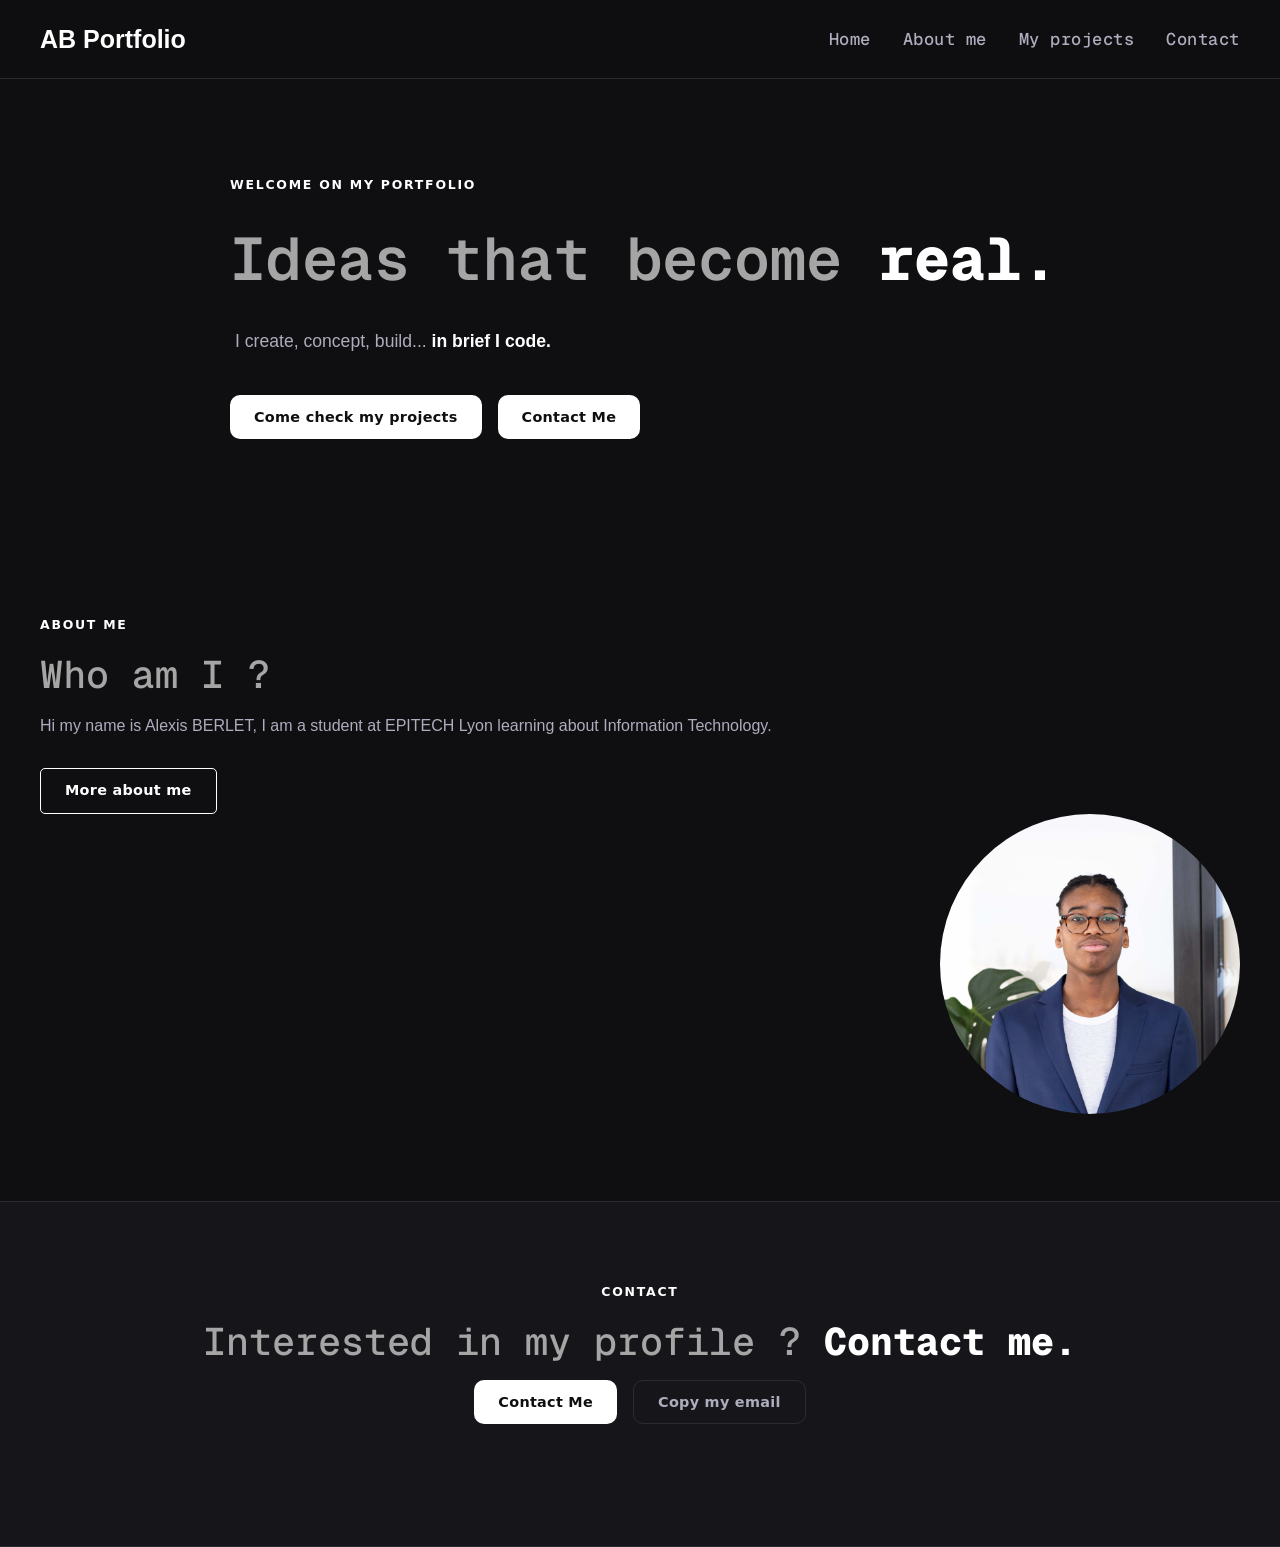
==== index.html @ 7896613d "FIX: routes" ====
<!DOCTYPE html>
<html lang="fr">
<head>
  <meta charset="UTF-8" />
  <meta name="viewport" content="width=device-width, initial-scale=1.0" />
  <title>AB Portfolio</title>
  <link href="https://fonts.cdnfonts.com/css/segoe-ui-4" rel="stylesheet">
  <link rel="preconnect" href="https://fonts.googleapis.com">
  <link rel="preconnect" href="https://fonts.gstatic.com" crossorigin>
  <link href="https://fonts.googleapis.com/css2?family=Geist+Mono:wght@100..900&display=swap" rel="stylesheet">
  <link rel="stylesheet" href="./static/css/style.css" />
</head>
<body>

  <header>
    <div>
      <a href="./" class="logo">AB Portfolio</a>
    </div>
    <nav>
      <a class="nav-but" href="./">Home</a>
      <a class="nav-but" href="./about/">About me</a>
      <a class="nav-but" href="./projects/">My projects</a>
      <a class="nav-but" href="./contact/">Contact</a>
    </nav>
  </header>

  <main>

    <section class="hero" style="max-width: 900px; margin: 0 auto;">
      <p class="eyebrow">Welcome on my portfolio</p>
      <h1>Ideas that become <span class="accent">real.</span></h1>
      <p class="subtitle">I create, concept, build... <span class="accent">in brief I code.</span></p>
      <div class="hero-buttons">
        <a href="./projects/" class="btn btn-primary">Come check my projects</a>
        <a href="./contact/" class="btn btn-primary">Contact Me</a>
      </div>
    </section>

    <section class="section" id="about">
      <div class="section-inner">
        <p class="eyebrow">About me</p>
        <h2>Who am I ?</h2>
        <p class="body-text">Hi my name is Alexis BERLET, I am a student at EPITECH Lyon learning about Information Technology.</p>
        <a class="btn btn-project" href="./about/">More about me</a>
        <div class="hidden-info" id="moreInfo">
          <p>J'aime le design épuré, le code lisible et les projets qui ont du sens. Si vous partagez ces valeurs, on s'entendra très bien.</p>
        </div>
      </div>
      <img src="./static/images/me.jpg" alt="csnake showcase" width="300" height="300" style="border-radius: 300px; margin-left: 900px;">
    </section>

    <section class="section alt" id="contact">
      <div class="section-inner center">
        <p class="eyebrow">Contact</p>
        <h2>Interested in my profile ? <span class="accent">Contact me.</span></h2>
        <div class="contact-buttons">
          <a href="./contact/" class="btn btn-primary">Contact Me</a>
          <button class="btn btn-ghost" onclick="copyEmail()">Copy my email</button>
        </div>
        <p class="toast" id="toast"></p>
      </div>
    </section>

  </main>

  <script src="./static/js/script.js"></script>
</body>
</html>
---- static/css/style.css ----
*, *::before, *::after { box-sizing: border-box; margin: 0; padding: 0; }

:root {
  --bg:       #0f0f11;
  --bg-alt:   #16161a;
  --surface:  #1e1e24;
  --border:   #2a2a33;
  --accent:   white;
  --accent-2: #8b6fff;
  --text:     #e8e8f0;
  --muted:    #adadbe;
  --font-display: 'Geist Mono', monospace;
  --geist: 'Geist Mono', monospace;
  --segoe: 'Segoe UI', Tahoma, Geneva, Verdana, sans-serif;
  --font-body: system-ui, -apple-system, sans-serif;
  --radius: 10px;
  --transition: 0.22s ease;
  --anim-appear: fadeIn 2s ease;
}

html { scroll-behavior: smooth; }

body {
  background: var(--bg);
  color: var(--text);
  font-size: 1rem;
  line-height: 1.6;
  min-height: 100vh;
  color: rgb(165, 165, 165);
}

header {
  display: flex;
  justify-content: space-between;
  padding: 1.2rem 2.5rem;
  border-bottom: 1px solid var(--border);
  position: sticky;
  top: 0;
  background: rgba(15, 15, 17, 0.88);
  backdrop-filter: blur(12px);
  z-index: 100;
}

.logo {
  font-family: var(--segoe);
  font-size: 25px;
  font-weight: 550;
  color: var(--accent);
  text-decoration: none;
}

nav {
  display: flex;
  gap: 2rem;
}

nav a {
  color: var(--muted);
  text-decoration: none;
  font-size: 0.9rem;
  letter-spacing: 0.03em;
  transition: color var(--transition);
}
nav a:hover { color: var(--text); }

.nav-but {
  font-family: var(--geist);
  font-size: 17px;
  font-weight: 500;
  margin-top: 7px;
}

.section, .hero {
  padding: 5rem 2.5rem;
}

.section.alt {
  background: var(--bg-alt);
  border-top: 1px solid var(--border);
  border-bottom: 1px solid var(--border);
}

.section-inner.center {
  text-align: center;
}

.hero {
  padding-top: 6rem;
  padding-bottom: 6rem;
  transition: border-color var(--transition), transform var(--transition);
}

.eyebrow {
  font-size: 0.78rem;
  letter-spacing: 0.14em;
  text-transform: uppercase;
  color: var(--accent);
  margin-bottom: 1rem;
  font-family: var(--font-body);
  font-weight: 600;
  animation: var(--anim-appear);
}

h1 {
  font-family: var(--geist);
  font-size: 60px;
  font-weight: 600;
  margin-bottom: 1.25rem;
  overflow: hidden;
  border-right: 5px solid rgb(224, 224, 224);
  white-space: nowrap;
  animation:
    typing 3.0s steps(17, end),
    blink-caret .75s step-end 2.0s 4 forwards;
}

@keyframes typing {
  from { width: 0 }
  to { width: 100% }
}

@keyframes blink-caret {
  from, to { border-color: transparent }
  50% { border-color: white; }
}

.accent {
  color: var(--accent);
  font-weight: 800;
}

.subtitle {
  font-family: var(--segoe);
  color: var(--muted);
  font-size: 1.1rem;
  max-width: 520px;
  margin-bottom: 2.5rem;
  margin-left: 5px;
  animation: var(--anim-appear);
}

h2 {
  font-family: var(--geist);
  font-weight: 500;
  letter-spacing: 0;
  font-size: clamp(1.6rem, 4vw, 2.4rem);
  margin-bottom: 1rem;
  line-height: 1.2;
  animation: var(--anim-appear);
}

h3 {
  font-family: var(--segoe);
  font-size: 1.05rem;
  font-weight: 700;
  margin-bottom: 0.4rem;
  letter-spacing: 0.01em;
}

.body-text {
  color: var(--muted);
  font-size: 1rem;
  margin-bottom: 1.8rem;
  font-family: var(--segoe);
}

.btn {
  display: inline-block;
  padding: 0.65rem 1.5rem;
  font-size: 0.9rem;
  font-family: var(--font-body);
  font-weight: 600;
  border: none;
  border-radius: var(--radius);
  cursor: pointer;
  letter-spacing: 0.02em;
  transition: all var(--transition);
  text-decoration: none;
  animation: var(--anim-appear);
}

.btn-primary {
  background: var(--accent);
  color: #0f0f11;
}
.btn-primary:hover {
  background: #d0d0d0;
  transform: translateY(-2px);
  box-shadow: 0 6px 20px rgba(250, 255, 235, 0.25);
}

.btn-secondary {
  background: var(--surface);
  color: var(--text);
  border: 1px solid var(--border);
}
.btn-secondary:hover {
  background: var(--border);
  transform: translateY(-2px);
}

.btn-outline {
  background: transparent;
  color: var(--accent);
  border: 1px solid var(--accent);
}
.btn-outline:hover {
  background: rgba(200, 240, 74, 0.08);
}

.btn-ghost {
  background: transparent;
  color: var(--muted);
  border: 1px solid var(--border);
}
.btn-ghost:hover {
  color: var(--text);
  border-color: var(--text);
}

.hero-buttons, .contact-buttons {
  display: flex;
  gap: 1rem;
  flex-wrap: wrap;
  transition: border-color var(--transition), transform var(--transition);
}

.contact-buttons {
  justify-content: center;
}

.hidden-info {
  display: none;
  margin-top: 1.2rem;
  padding: 1.2rem 1.5rem;
  background: var(--surface);
  border-left: 3px solid var(--accent);
  border-radius: 0 var(--radius) var(--radius) 0;
  color: var(--muted);
  font-size: 0.95rem;
  animation: fadeIn 0.3s ease;
}

.hidden-info.visible {
  display: block;
}

@keyframes fadeIn {
  from { opacity: 0; transform: translateY(-6px); }
  to   { opacity: 1; transform: translateY(0); }
}

.card {
  background: var(--surface);
  border: 1px solid var(--border);
  border-radius: var(--radius);
  padding: 1.8rem 1.5rem;
  margin-top: 30px;
  min-width: 800px;
  transition: border-color var(--transition), transform var(--transition);
  animation: var(--anim-appear);
}

.card:hover {
  border-color: var(--accent);
  transform: translateY(-3px);
  opacity: 1;
}

.card-icon {
  font-size: 1.6rem;
  margin-bottom: 0.8rem;
  color: var(--accent);
}

.card p {
  color: var(--muted);
  font-size: 0.92rem;
}

.toast {
  margin-top: 1.2rem;
  font-size: 0.88rem;
  color: var(--accent);
  min-height: 1.4rem;
  letter-spacing: 0.03em;
  transition: opacity 0.4s;
}

footer {
  text-align: center;
  padding: 2rem;
  border-top: 1px solid var(--border);
  color: var(--muted);
  font-size: 0.85rem;
}

@media (max-width: 600px) {
  header { padding: 1rem 1.2rem; }
  nav { gap: 1.2rem; }
  .hero, .section { padding: 3.5rem 1.2rem; }
  .hero-buttons, .contact-buttons { flex-direction: column; }
  .btn { text-align: center; }
}

.project-text {
  font-family: var(--geist);
  font-size: 10px;
  margin-bottom: 10px;
}

.btn-project {
  background: #0f0f11;
  color: white;
  border: 1px solid;
  border-radius: 5px;
  border-color: white;
}
.btn-project:hover {
  background: #d0d0d0;
  transform: translateY(-2px);
  border: 2px solid;
  border-color: #0f0f11;
  color: #0f0f11;
  box-shadow: 0 6px 20px rgba(250, 255, 235, 0.25);
}

.contact-button {
  margin-left: 50px;
}

.contact-button:hover {
  box-shadow: 0 6px 20px rgba(250, 255, 235, 0.25);
}

.btn-about {
  font-family: var(--segoe);
  font-size: 20px;
  font-weight: 500;
  color: #fafafa;
  padding: 10px 20px;
  border-radius: 10px;
  border: 2px solid #fafafa;
  background: #252525;
  box-shadow: 4px 4px #fafafa;
  cursor: pointer;
  margin: 35px 0;
  text-decoration: none;
}

.btn-about:hover {
  box-shadow: 2px 2px #fafafa;
}

.btn-about:active {
  box-shadow: none;
  transform: translate(3px, 3px);
}

.contact-card {
  width: 1000px;
  height: 400px;
  background-color: rgb(238, 238, 238);
  border-radius: 15px;
  margin-left: 225px;
  display: flex;
  align-items: center;
  justify-content: center;
  padding: 25px 25px;
  gap: 20px;
  box-shadow: 0px 0px 20px rgba(0, 0, 0, 0.055);
}

.socialContainer {
  width: 200px;
  height: 200px;
  background-color: rgb(44, 44, 44);
  border-radius: 15px;
  display: flex;
  align-items: center;
  justify-content: center;
  overflow: hidden;
  transition-duration: .3s;
}
/* instagram*/
.containerOne:hover {
  background-color: #ff2084;
  transition-duration: .3s;
}
/* twitter*/
.containerTwo:hover {
  background-color: #da0404;
  transition-duration: .3s;
}
/* linkdin*/
.containerThree:hover {
  background-color: #026ba4;
  transition-duration: .3s;
}
/* Github*/
.containerFour:hover {
  background-color: #151515;
  transition-duration: .3s;
}

.socialContainer:active {
  transform: scale(0.9);
  transition-duration: .3s;
}

.socialSvg {
  width: 70px;
}

.socialSvg path {
  fill: rgb(255, 255, 255);
}

.socialContainer:hover .socialSvg {
  animation: slide-in-top 0.3s both;
}

@keyframes slide-in-top {
  0% {
    transform: translateY(-50px);
    opacity: 0;
  }

  100% {
    transform: translateY(0);
    opacity: 1;
  }
}
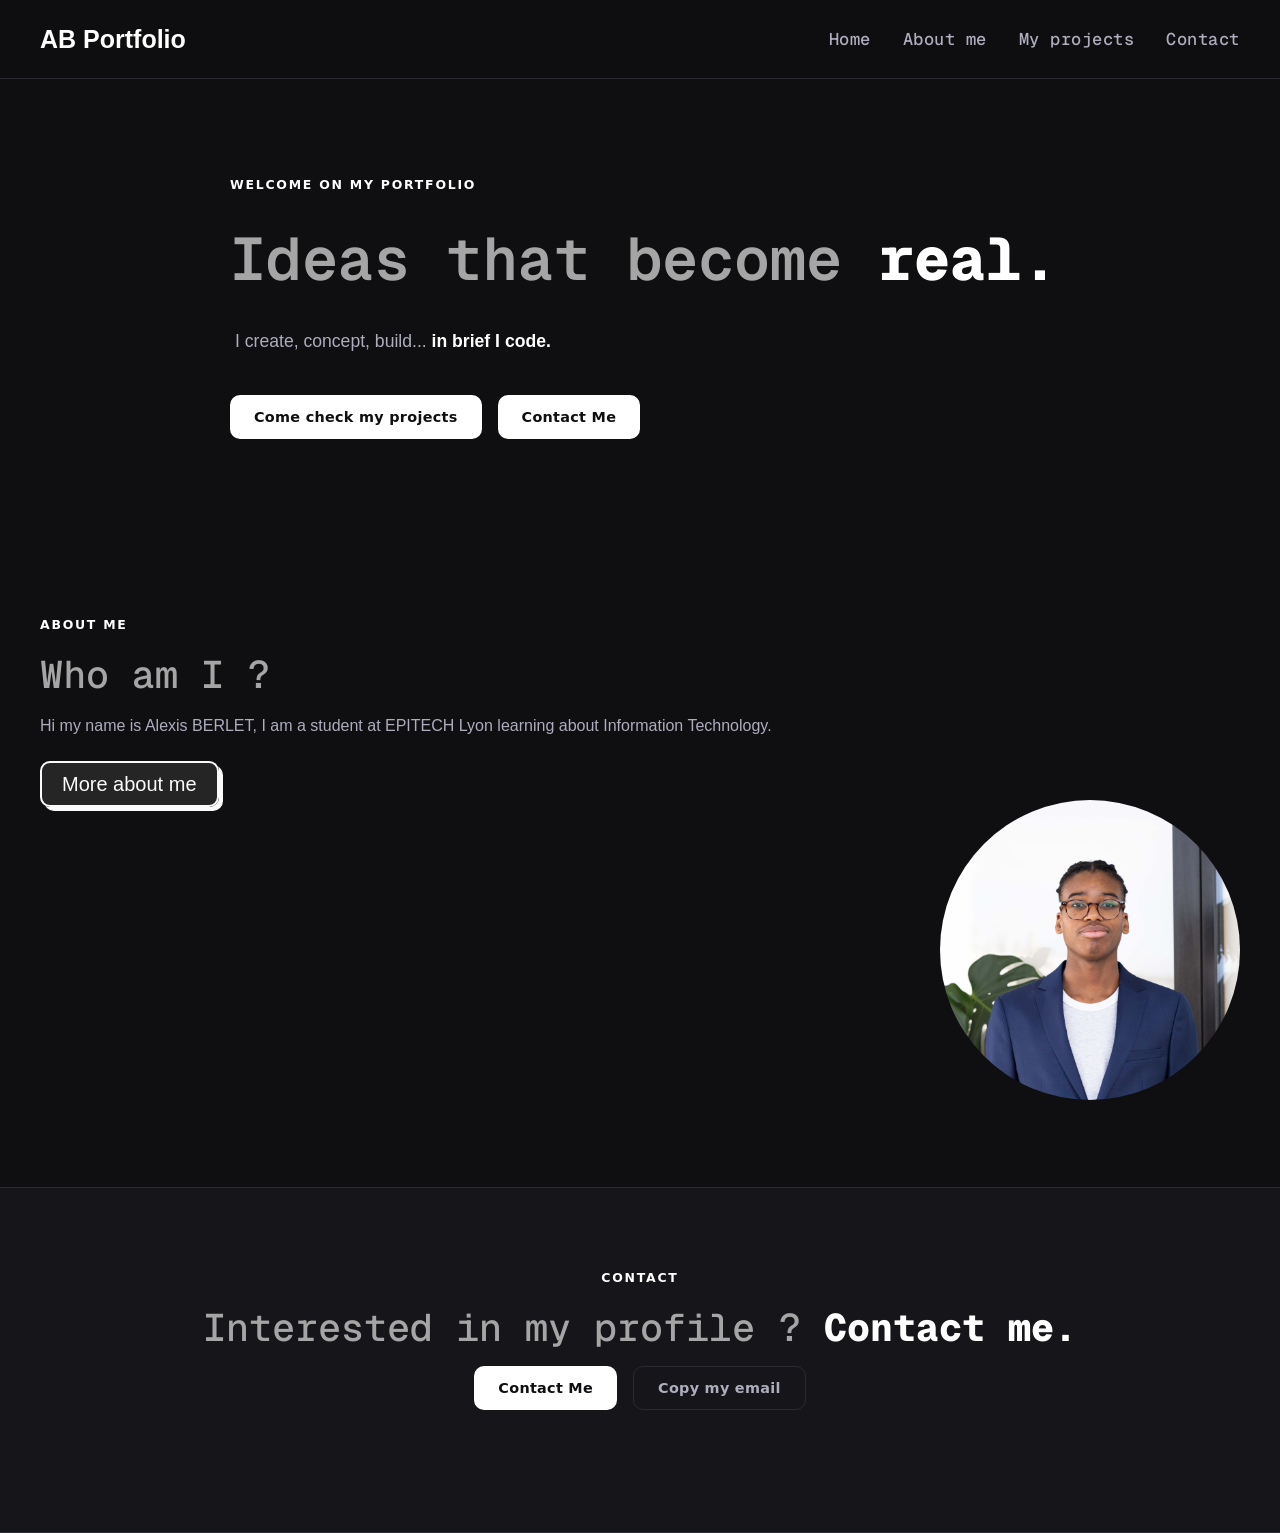
==== commit ba8b7e6b: "WIP: contact" ====
--- a/index.html
+++ b/index.html
@@ -18,9 +18,9 @@
     </div>
     <nav>
       <a class="nav-but" href="./">Home</a>
-      <a class="nav-but" href="./about/">About me</a>
-      <a class="nav-but" href="./projects/">My projects</a>
-      <a class="nav-but" href="./contact/">Contact</a>
+      <a class="nav-but" href="./about/about.html">About me</a>
+      <a class="nav-but" href="./projects/projects.html">My projects</a>
+      <a class="nav-but" href="./contact/contact.html">Contact</a>
     </nav>
   </header>
 
@@ -41,10 +41,7 @@
         <p class="eyebrow">About me</p>
         <h2>Who am I ?</h2>
         <p class="body-text">Hi my name is Alexis BERLET, I am a student at EPITECH Lyon learning about Information Technology.</p>
-        <a class="btn btn-project" href="./about/">More about me</a>
-        <div class="hidden-info" id="moreInfo">
-          <p>J'aime le design épuré, le code lisible et les projets qui ont du sens. Si vous partagez ces valeurs, on s'entendra très bien.</p>
-        </div>
+        <a class="btn-about" href="./about/">More about me</a>
       </div>
       <img src="./static/images/me.jpg" alt="csnake showcase" width="300" height="300" style="border-radius: 300px; margin-left: 900px;">
     </section>
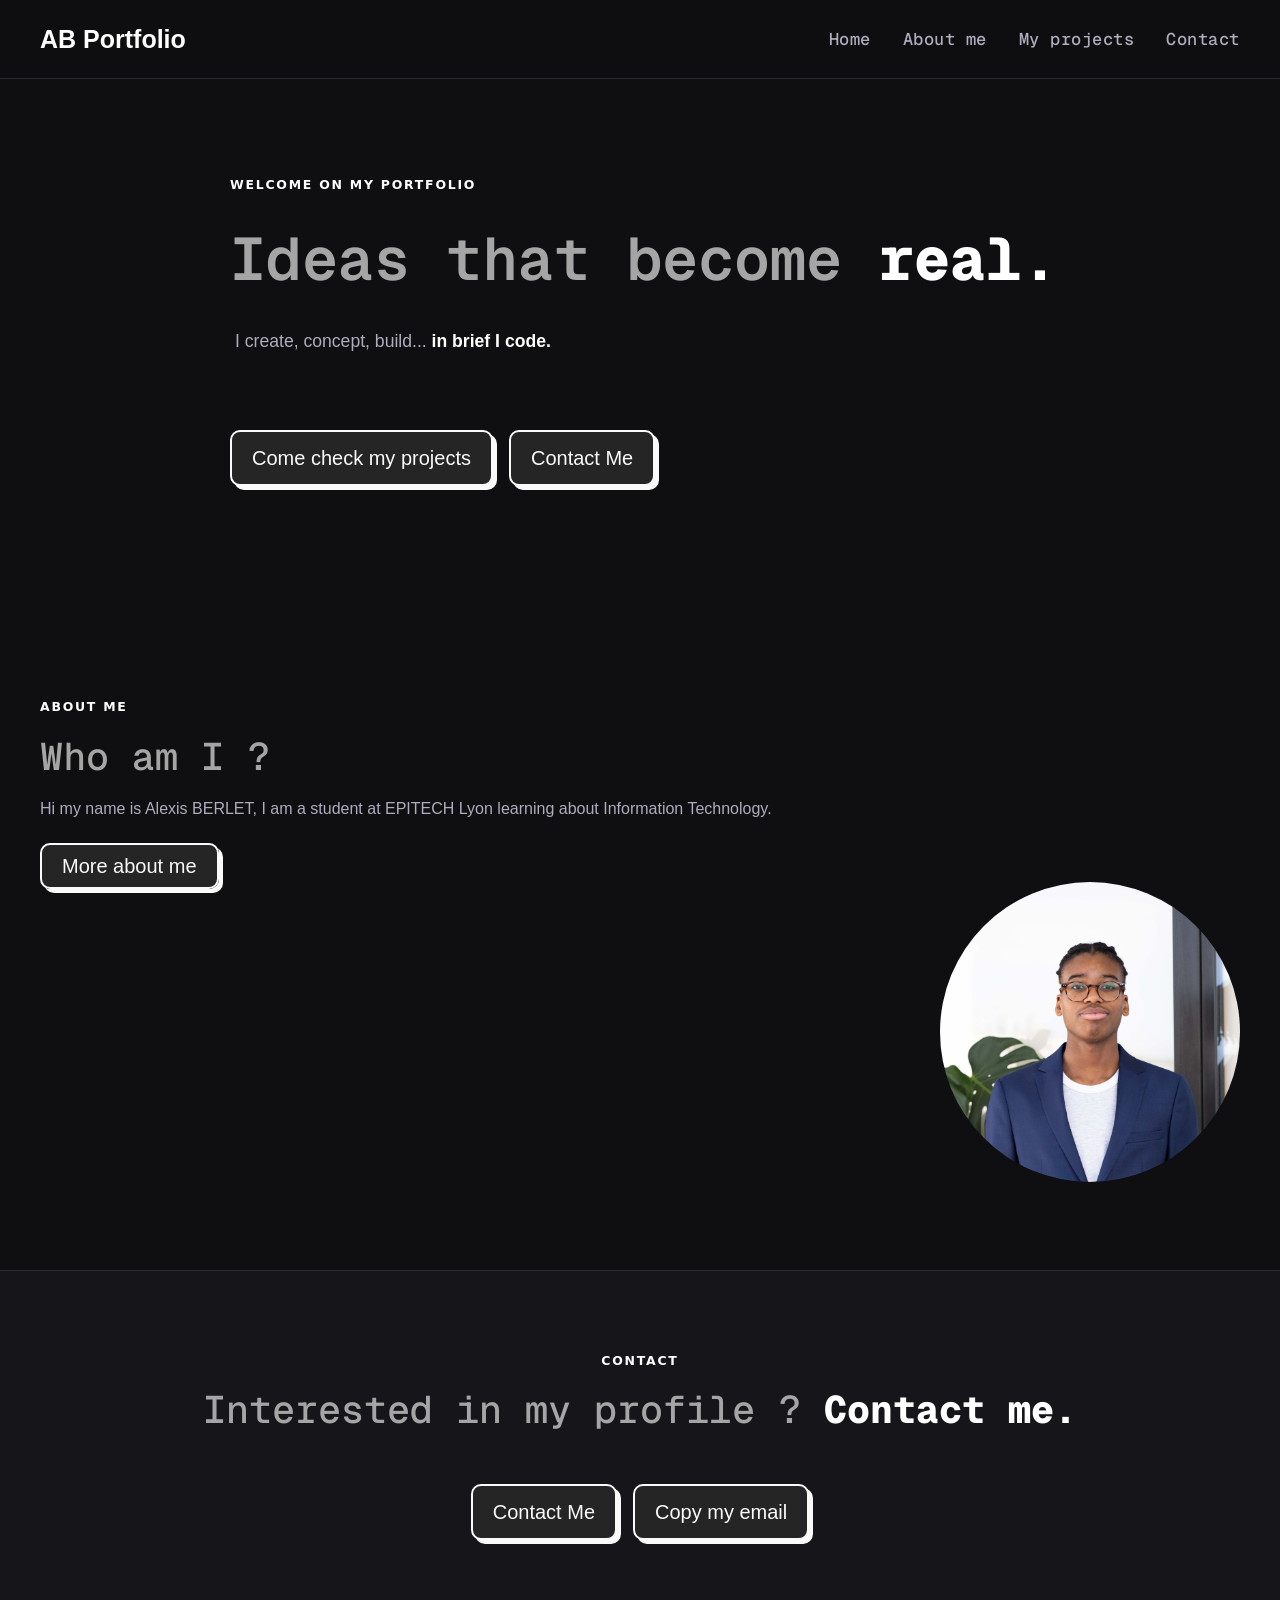
==== commit 3c9cf59d: "FEAT: modify contact section" ====
--- a/index.html
+++ b/index.html
@@ -31,8 +31,8 @@
       <h1>Ideas that become <span class="accent">real.</span></h1>
       <p class="subtitle">I create, concept, build... <span class="accent">in brief I code.</span></p>
       <div class="hero-buttons">
-        <a href="./projects/" class="btn btn-primary">Come check my projects</a>
-        <a href="./contact/" class="btn btn-primary">Contact Me</a>
+        <a href="./projects/" class="btn-about">Come check my projects</a>
+        <a href="./contact/" class="btn-about">Contact Me</a>
       </div>
     </section>
 
@@ -51,8 +51,8 @@
         <p class="eyebrow">Contact</p>
         <h2>Interested in my profile ? <span class="accent">Contact me.</span></h2>
         <div class="contact-buttons">
-          <a href="./contact/" class="btn btn-primary">Contact Me</a>
-          <button class="btn btn-ghost" onclick="copyEmail()">Copy my email</button>
+          <a href="../contact/contact.html" class="btn-about">Contact Me</a>
+          <button class="btn-about" onclick="copyEmail()">Copy my email</button>
         </div>
         <p class="toast" id="toast"></p>
       </div>
--- a/static/css/style.css
+++ b/static/css/style.css
@@ -70,6 +70,23 @@
   margin-top: 7px;
 }
 
+.nav-but::before {
+  margin-left: auto;
+}
+
+.nav-but::after, button::before {
+  content: '';
+  width: 0%;
+  height: 2px;
+  background: #848c99;
+  display: block;
+  transition: 0.5s;
+}
+
+.nav-but:hover::after, .nav-but:hover::before {
+  width: 100%;
+}
+
 .section, .hero {
   padding: 5rem 2.5rem;
 }
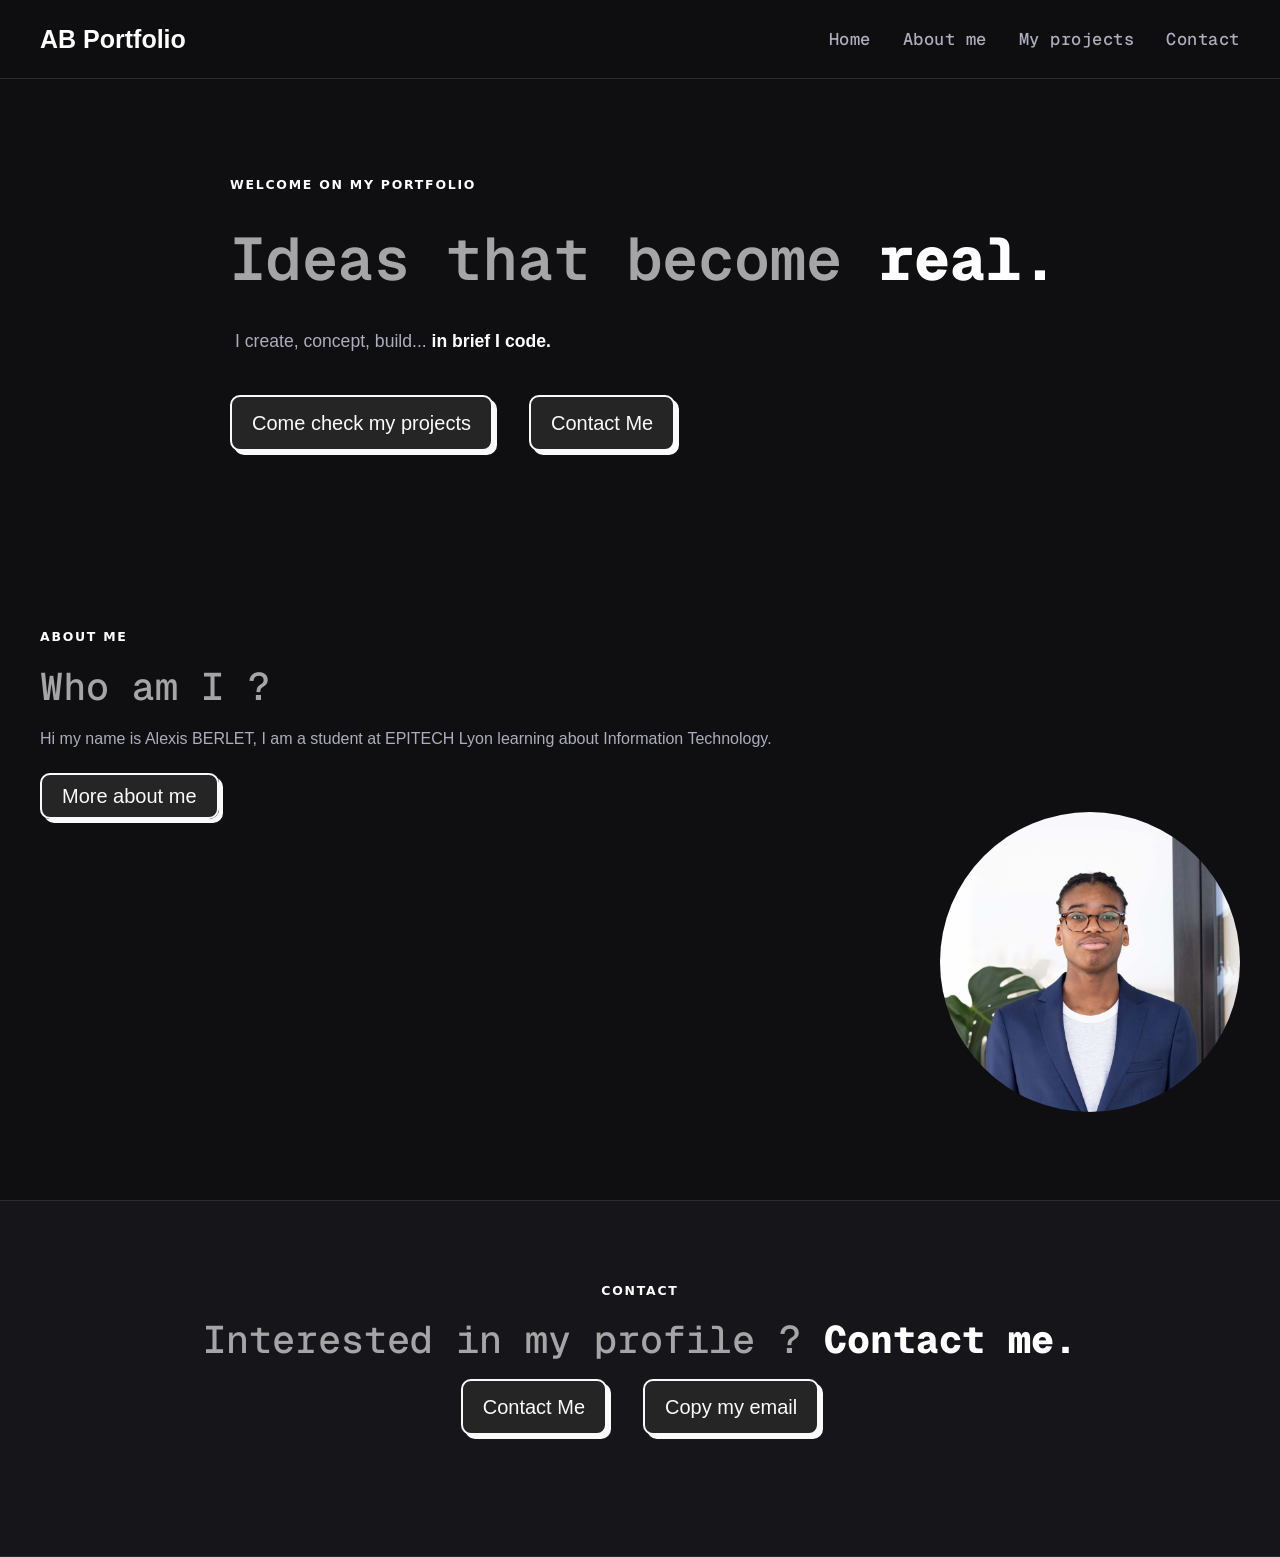
==== commit d58542a3: "FIX: buttons placement" ====
--- a/index.html
+++ b/index.html
@@ -31,8 +31,8 @@
       <h1>Ideas that become <span class="accent">real.</span></h1>
       <p class="subtitle">I create, concept, build... <span class="accent">in brief I code.</span></p>
       <div class="hero-buttons">
-        <a href="./projects/" class="btn-about">Come check my projects</a>
-        <a href="./contact/" class="btn-about">Contact Me</a>
+        <a href="./projects/projects.html" class="btn-about" style="margin: 0px; margin-right: 20px;">Come check my projects</a>
+        <a href="./contact/contact.html" class="btn-about" style="margin: 0px;">Contact Me</a>
       </div>
     </section>
 
@@ -51,8 +51,8 @@
         <p class="eyebrow">Contact</p>
         <h2>Interested in my profile ? <span class="accent">Contact me.</span></h2>
         <div class="contact-buttons">
-          <a href="../contact/contact.html" class="btn-about">Contact Me</a>
-          <button class="btn-about" onclick="copyEmail()">Copy my email</button>
+          <a href="./contact/contact.html" class="btn-about" style="margin: 0px; margin-right: 20px;">Contact Me</a>
+          <button class="btn-about" onclick="copyEmail()" style="margin: 0px">Copy my email</button>
         </div>
         <p class="toast" id="toast"></p>
       </div>
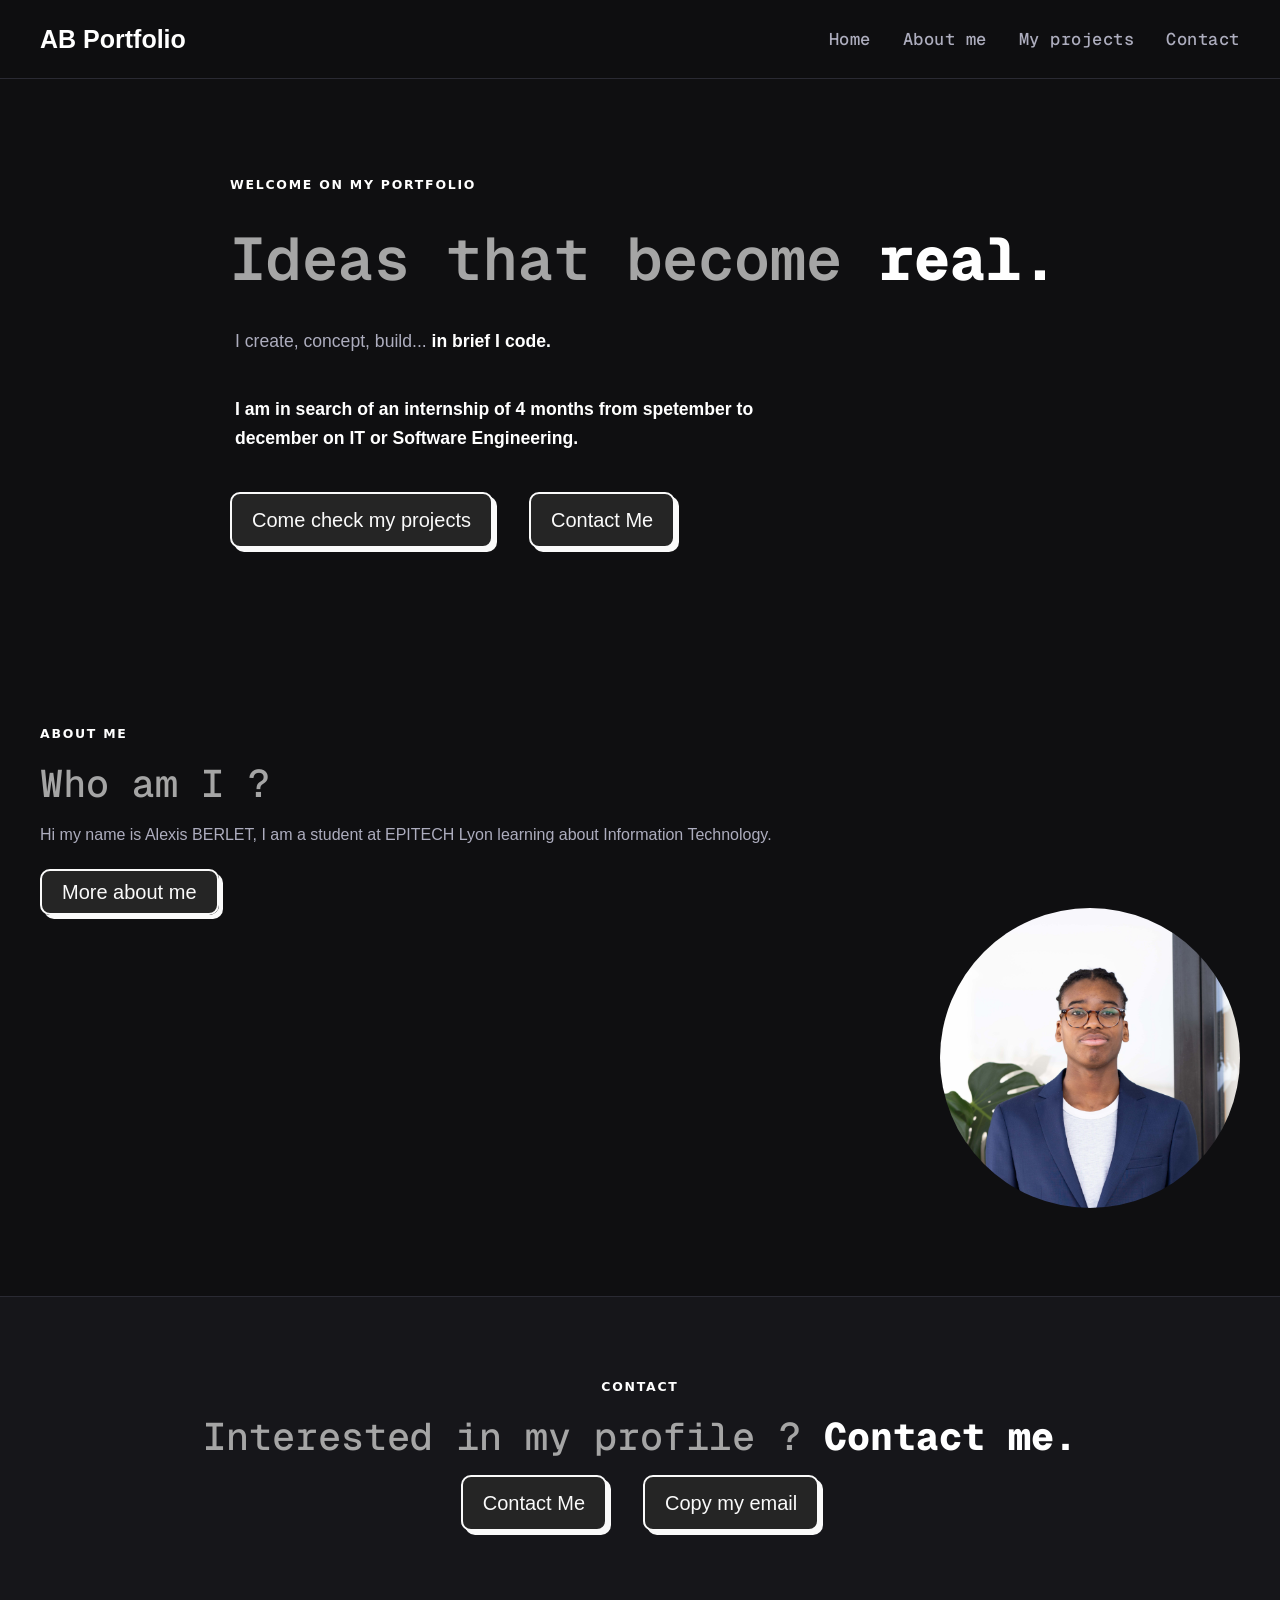
==== commit fc8b21b7: "FIX: update status and about section" ====
--- a/index.html
+++ b/index.html
@@ -30,6 +30,7 @@
       <p class="eyebrow">Welcome on my portfolio</p>
       <h1>Ideas that become <span class="accent">real.</span></h1>
       <p class="subtitle">I create, concept, build... <span class="accent">in brief I code.</span></p>
+      <p class="subtitle"><span class="accent">I am in search of an internship of 4 months from spetember to december on IT or Software Engineering.</span></p>
       <div class="hero-buttons">
         <a href="./projects/projects.html" class="btn-about" style="margin: 0px; margin-right: 20px;">Come check my projects</a>
         <a href="./contact/contact.html" class="btn-about" style="margin: 0px;">Contact Me</a>
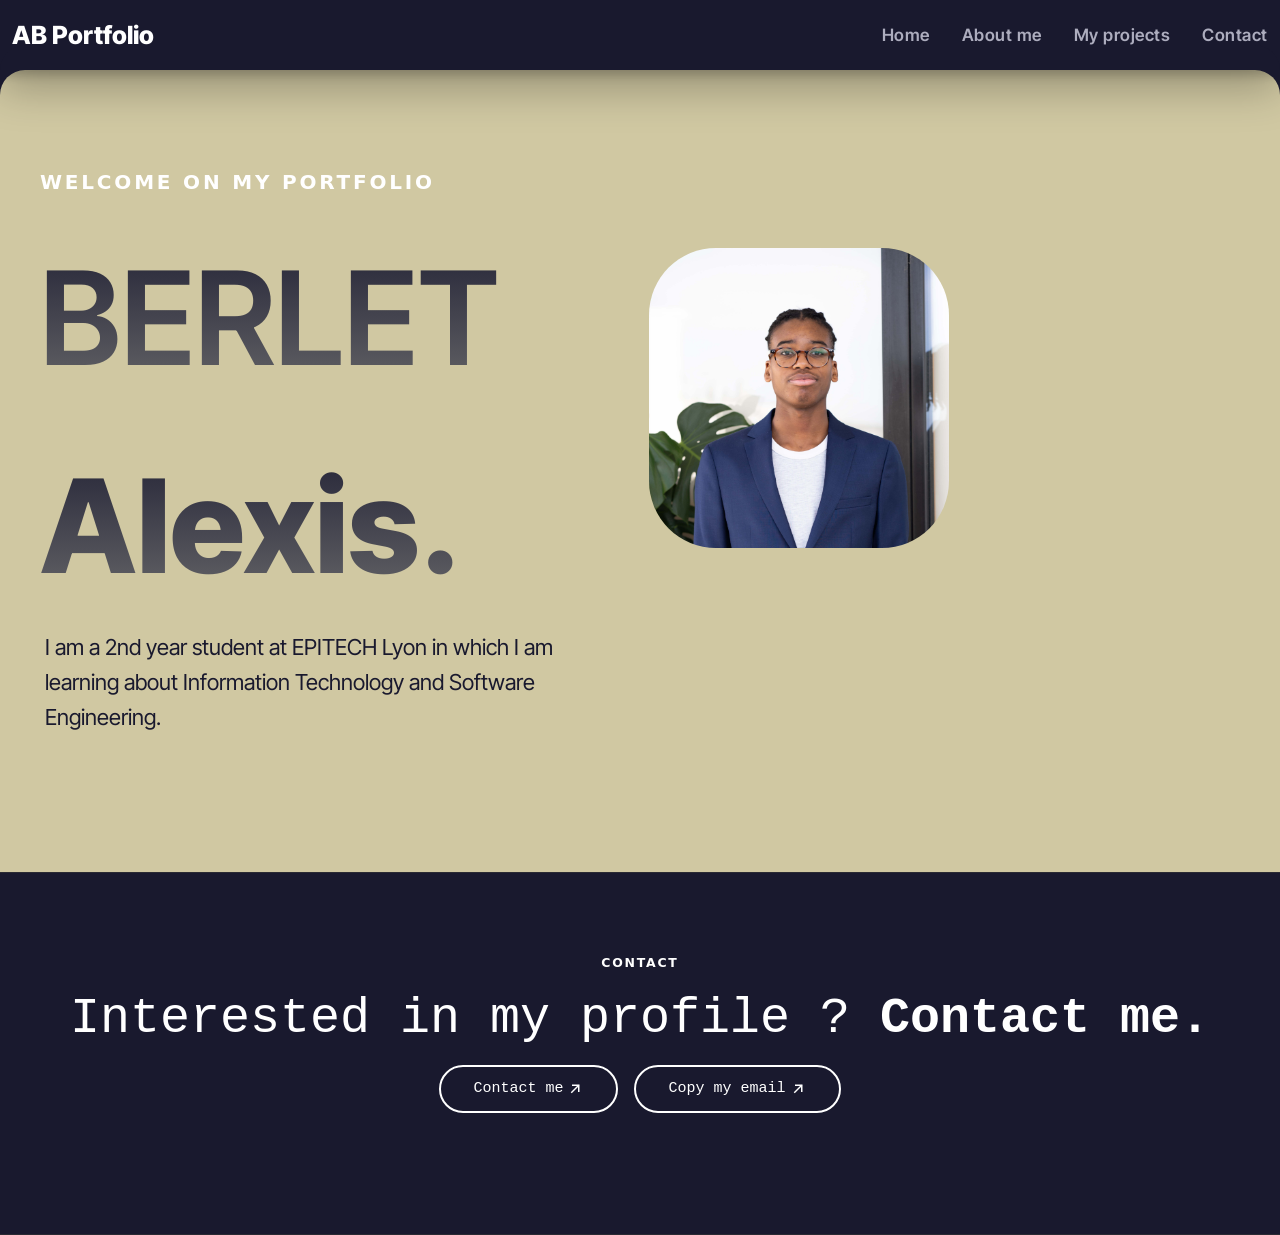
==== commit a4861573: "FEAT: style update for the site" ====
--- a/index.html
+++ b/index.html
@@ -7,6 +7,7 @@
   <link href="https://fonts.cdnfonts.com/css/segoe-ui-4" rel="stylesheet">
   <link rel="preconnect" href="https://fonts.googleapis.com">
   <link rel="preconnect" href="https://fonts.gstatic.com" crossorigin>
+  <link href="https://fonts.googleapis.com/css2?family=Inter+Tight:wght@100..900&display=swap" rel="stylesheet">
   <link href="https://fonts.googleapis.com/css2?family=Geist+Mono:wght@100..900&display=swap" rel="stylesheet">
   <link rel="stylesheet" href="./static/css/style.css" />
 </head>
@@ -17,7 +18,7 @@
       <a href="./" class="logo">AB Portfolio</a>
     </div>
     <nav>
-      <a class="nav-but" href="./">Home</a>
+      <a class="nav-but" href="./index.html">Home</a>
       <a class="nav-but" href="./about/about.html">About me</a>
       <a class="nav-but" href="./projects/projects.html">My projects</a>
       <a class="nav-but" href="./contact/contact.html">Contact</a>
@@ -26,7 +27,19 @@
 
   <main>
 
-    <section class="hero" style="max-width: 900px; margin: 0 auto;">
+    <section class="hero" style="margin: 0">
+      <div style="display: flex; align-items: center; justify-content: flex-start; gap: 150px;">
+        <div>
+          <p class="eyebrow" style="font-size: 20px">Welcome on my portfolio</p>
+          <h1 style="margin: 0; animation: none; font-size: 130px; font-weight: 600; background: linear-gradient(180deg, var(--body-text), rgb(112, 112, 112)); -webkit-background-clip: text;background-clip: text;-webkit-text-fill-color: transparent;color: transparent;">BERLET</h1>
+          <h1 style="margin: 0; animation: none; font-size: 130px; font-weight: 600; background: linear-gradient(180deg, var(--body-text), rgb(112, 112, 112)); -webkit-background-clip: text;background-clip: text;-webkit-text-fill-color: transparent;color: transparent;"><span class="accent">Alexis.</span></h1>
+        </div>
+        <img src="./static/images/me.jpg" alt="csnake showcase" width="300" height="300" style="border-radius: 67px; object-fit: cover;">
+      </div>
+      <p class="subtitle" style="font-size: 22px; font-weight: 400; color: var(--body-text); font-family: var(--intertight);">I am a 2nd year student at EPITECH Lyon in which I am learning about Information Technology and Software Engineering.</p>
+    </section>
+
+    <!--<section class="hero" style="max-width: 900px; margin: 0 auto;">
       <p class="eyebrow">Welcome on my portfolio</p>
       <h1>Ideas that become <span class="accent">real.</span></h1>
       <p class="subtitle">I create, concept, build... <span class="accent">in brief I code.</span></p>
@@ -35,25 +48,27 @@
         <a href="./projects/projects.html" class="btn-about" style="margin: 0px; margin-right: 20px;">Come check my projects</a>
         <a href="./contact/contact.html" class="btn-about" style="margin: 0px;">Contact Me</a>
       </div>
-    </section>
-
-    <section class="section" id="about">
-      <div class="section-inner">
-        <p class="eyebrow">About me</p>
-        <h2>Who am I ?</h2>
-        <p class="body-text">Hi my name is Alexis BERLET, I am a student at EPITECH Lyon learning about Information Technology.</p>
-        <a class="btn-about" href="./about/">More about me</a>
-      </div>
-      <img src="./static/images/me.jpg" alt="csnake showcase" width="300" height="300" style="border-radius: 300px; margin-left: 900px;">
-    </section>
+    </section>-->
 
     <section class="section alt" id="contact">
       <div class="section-inner center">
         <p class="eyebrow">Contact</p>
-        <h2>Interested in my profile ? <span class="accent">Contact me.</span></h2>
+        <h2 style="color: white">Interested in my profile ? <span class="accent" style="color: white">Contact me.</span></h2>
         <div class="contact-buttons">
-          <a href="./contact/contact.html" class="btn-about" style="margin: 0px; margin-right: 20px;">Contact Me</a>
-          <button class="btn-about" onclick="copyEmail()" style="margin: 0px">Copy my email</button>
+          <button class="project-button" onclick="location.href='./contact/contact.html'">
+            <span class="project-button-text">Contact me</span>
+            <svg class="arrow" width="18" height="18" viewBox="0 0 24 24" fill="none" stroke="currentColor" stroke-width="2">
+              <path d="M7 17L17 7"/>
+              <path d="M8 7h9v9"/>
+            </svg>
+          </button>
+          <button class="project-button" onclick="copyEmail()">
+            <span class="project-button-text">Copy my email</span>
+            <svg class="arrow" width="18" height="18" viewBox="0 0 24 24" fill="none" stroke="currentColor" stroke-width="2">
+              <path d="M7 17L17 7"/>
+              <path d="M8 7h9v9"/>
+            </svg>
+          </button>
         </div>
         <p class="toast" id="toast"></p>
       </div>
--- a/static/css/style.css
+++ b/static/css/style.css
@@ -1,16 +1,19 @@
 *, *::before, *::after { box-sizing: border-box; margin: 0; padding: 0; }
 
 :root {
-  --bg:       #0f0f11;
+  --bg:       #d0c8a2;
   --bg-alt:   #16161a;
   --surface:  #1e1e24;
   --border:   #2a2a33;
   --accent:   white;
   --accent-2: #8b6fff;
-  --text:     #e8e8f0;
+  --text:     white;
+  --body-text:rgb(25, 25, 46);
   --muted:    #adadbe;
   --font-display: 'Geist Mono', monospace;
   --geist: 'Geist Mono', monospace;
+  --rubik: 'Rubik', monospace;
+  --intertight: 'Inter Tight', sans-serif;
   --segoe: 'Segoe UI', Tahoma, Geneva, Verdana, sans-serif;
   --font-body: system-ui, -apple-system, sans-serif;
   --radius: 10px;
@@ -22,7 +25,7 @@
 
 body {
   background: var(--bg);
-  color: var(--text);
+  color: var(--body-text);
   font-size: 1rem;
   line-height: 1.6;
   min-height: 100vh;
@@ -32,19 +35,45 @@
 header {
   display: flex;
   justify-content: space-between;
-  padding: 1.2rem 2.5rem;
-  border-bottom: 1px solid var(--border);
-  position: sticky;
+  padding: 15px 12px;
   top: 0;
-  background: rgba(15, 15, 17, 0.88);
+  background: var(--body-text);
   backdrop-filter: blur(12px);
   z-index: 100;
+  box-shadow:
+    0 5px 10px rgba(0,0,0,.2),
+    0 20px 40px rgba(0,0,0,.25);
+  position: sticky;
+}
+
+header::before {
+  content: "";
+  position: absolute;
+  background-color: transparent;
+  left: 0px;
+  bottom: -50px;
+  height: 50px;
+  width: 25px;
+  border-top-left-radius: 99px;
+  box-shadow: 0 -25px 0 0 var(--body-text);
+}
+
+header::after {
+  content: "";
+  position: absolute;
+  background-color: transparent;
+  right: 0;
+  bottom: -50px;
+  height: 50px;
+  width: 25px;
+  border-top-right-radius: 99px;
+  box-shadow: 0 -25px 0 0 var(--body-text);
 }
 
 .logo {
-  font-family: var(--segoe);
+  font-family: var(--intertight);
   font-size: 25px;
-  font-weight: 550;
+  font-weight: 800;
   color: var(--accent);
   text-decoration: none;
 }
@@ -64,9 +93,9 @@
 nav a:hover { color: var(--text); }
 
 .nav-but {
-  font-family: var(--geist);
+  font-family: var(--intertight);
   font-size: 17px;
-  font-weight: 500;
+  font-weight: 600;
   margin-top: 7px;
 }
 
@@ -92,7 +121,7 @@
 }
 
 .section.alt {
-  background: var(--bg-alt);
+  background: var(--body-text);
   border-top: 1px solid var(--border);
   border-bottom: 1px solid var(--border);
 }
@@ -119,16 +148,13 @@
 }
 
 h1 {
-  font-family: var(--geist);
+  font-family: var(--intertight);
   font-size: 60px;
-  font-weight: 600;
-  margin-bottom: 1.25rem;
+  color: var(--body-text);
+  font-weight: 500;
+  margin-bottom: 1rem;
   overflow: hidden;
-  border-right: 5px solid rgb(224, 224, 224);
   white-space: nowrap;
-  animation:
-    typing 3.0s steps(17, end),
-    blink-caret .75s step-end 2.0s 4 forwards;
 }
 
 @keyframes typing {
@@ -142,7 +168,7 @@
 }
 
 .accent {
-  color: var(--accent);
+  color: var(--body-text);
   font-weight: 800;
 }
 
@@ -157,13 +183,14 @@
 }
 
 h2 {
-  font-family: var(--geist);
+  font-family: var(--rubik);
   font-weight: 500;
   letter-spacing: 0;
-  font-size: clamp(1.6rem, 4vw, 2.4rem);
+  font-size: 50px;
   margin-bottom: 1rem;
   line-height: 1.2;
   animation: var(--anim-appear);
+  color: var(--body-text)
 }
 
 h3 {
@@ -175,7 +202,7 @@
 }
 
 .body-text {
-  color: var(--muted);
+  color: var(--body-text);
   font-size: 1rem;
   margin-bottom: 1.8rem;
   font-family: var(--segoe);
@@ -267,21 +294,30 @@
   to   { opacity: 1; transform: translateY(0); }
 }
 
+.cards {
+  display: flex;
+  align-items: center;
+  justify-content: center;
+  gap: 20px;
+}
+
 .card {
-  background: var(--surface);
+  background: var(--body-text);
   border: 1px solid var(--border);
-  border-radius: var(--radius);
+  border-radius: 30px;
+  padding: 10px;
   padding: 1.8rem 1.5rem;
+  width: 1400px;
+  display: flex;
+  justify-content: center;
+  align-items: center;
+  margin: auto;
   margin-top: 30px;
-  min-width: 800px;
   transition: border-color var(--transition), transform var(--transition);
   animation: var(--anim-appear);
-}
-
-.card:hover {
-  border-color: var(--accent);
-  transform: translateY(-3px);
-  opacity: 1;
+  box-shadow:
+    0 15px 30px rgba(0, 0, 0, 0.4),
+    0 35px 70px rgba(0, 0, 0, 0.5);
 }
 
 .card-icon {
@@ -322,24 +358,8 @@
 
 .project-text {
   font-family: var(--geist);
-  font-size: 10px;
+  font-size: 15px;
   margin-bottom: 10px;
-}
-
-.btn-project {
-  background: #0f0f11;
-  color: white;
-  border: 1px solid;
-  border-radius: 5px;
-  border-color: white;
-}
-.btn-project:hover {
-  background: #d0d0d0;
-  transform: translateY(-2px);
-  border: 2px solid;
-  border-color: #0f0f11;
-  color: #0f0f11;
-  box-shadow: 0 6px 20px rgba(250, 255, 235, 0.25);
 }
 
 .contact-button {
@@ -348,6 +368,23 @@
 
 .contact-button:hover {
   box-shadow: 0 6px 20px rgba(250, 255, 235, 0.25);
+}
+
+.about-card {
+  min-width: 400px;
+  background-color: var(--body-text);
+  border-radius: 25px;
+  padding: 25px 25px;
+  gap: 20px;
+  animation: var(--anim-appear);
+  margin-top: 50px;
+  transition: box-shadow 0.3s ease;
+}
+
+.about-card:hover {
+  box-shadow:
+  0 5px 10px rgba(0,0,0,.3),
+  0 20px 40px rgba(0,0,0,.4);
 }
 
 .btn-about {
@@ -379,13 +416,31 @@
   height: 400px;
   background-color: rgb(238, 238, 238);
   border-radius: 15px;
-  margin-left: 225px;
   display: flex;
   align-items: center;
   justify-content: center;
   padding: 25px 25px;
   gap: 20px;
   box-shadow: 0px 0px 20px rgba(0, 0, 0, 0.055);
+}
+
+.project-card {
+  width: 800px;
+  height: 800px;
+  background-color: var(--body-text);
+  border-radius: 15px;
+  padding: 25px 25px;
+  gap: 20px;
+  margin-top: 20px;
+  animation: var(--anim-appear);
+  box-shadow: 0px 0px 20px rgba(0, 0, 0, 0.055);
+  transition: box-shadow 0.3s ease;
+}
+
+.project-card:hover {
+  box-shadow:
+  0 5px 10px rgba(0,0,0,.3),
+  0 20px 40px rgba(0,0,0,.4);
 }
 
 .socialContainer {
@@ -448,3 +503,261 @@
     opacity: 1;
   }
 }
+
+.btn-cpy-email {
+  background-color: #f2f7fa;
+  width: 150px;
+  height: 50px;
+  border: none;
+  border-radius: 10px;
+  font-weight: 600;
+  cursor: pointer;
+  overflow: hidden;
+  transition-duration: 700ms;
+}
+
+.btn-cpy-email span:first-child {
+  color: #0e418f;
+  position: absolute;
+  transform: translate(-50%, -50%);
+}
+
+.btn-cpy-email span:last-child {
+  position: absolute;
+  color: #b5ccf3;
+  opacity: 0;
+  transform: translateY(100%) translateX(-50%);
+  height: 14px;
+  line-height: 13px;
+}
+
+.btn-cpy-email:focus {
+  background-color: #0e418f;
+  width: 160;
+  height: 60px;
+  transition-delay: 100ms;
+  transition-duration: 500ms;
+}
+
+.btn-cpy-email:focus span:first-child {
+  color: #b5ccf3;
+  transform: translateX(-50%) translateY(-150%);
+  opacity: 0;
+  transition-duration: 500ms;
+}
+
+.btn-cpy-email:focus span:last-child {
+  transform: translateX(-50%) translateY(-50%);
+  opacity: 1;
+  transition-delay: 300ms;
+  transition-duration: 500ms;
+}
+
+.btn-cpy-email:focus:end {
+  background-color: #ffffff;
+  width: 120px;
+  height: 40px;
+  transition-duration: 900ms;
+}
+
+.project-button {
+  position: relative;
+  overflow: hidden;
+  height: 3rem;
+  padding: 0 2rem;
+  border-radius: 1.5rem;
+  background: var(--body-text);
+  background-size: 400%;
+  text-decoration: none;
+  color: #fff;
+  cursor: pointer;
+  border: 2px solid white;
+  gap: 3px;
+  transition: all 0.475s;
+  display: flex;
+  justify-content: center;
+  align-items: center;
+}
+
+.project-button:hover::before {
+  transform: scaleX(1);
+}
+
+.project-button-text {
+  font-size: 15px;
+  font-family: var(--rubik);
+  color:  white;
+  font-weight: 500;
+  position: relative;
+  z-index: 1;
+  transition: color 0.3s ease;
+}
+
+.arrow {
+  font-size: 20px;
+  color: white;
+  transition: transform 0.3s ease;
+}
+
+.project-button::before {
+  content: "";
+  position: absolute;
+  top: 0;
+  left: 0;
+  transform: scaleX(0);
+  transform-origin: 0 50%;
+  width: 100%;
+  height: inherit;
+  border-radius: inherit;
+  background: rgb(226, 226, 226);
+}
+
+.project-button:hover {
+  border: 2px solid var(--body-text);
+}
+
+.project-button:hover .arrow {
+  transform: rotate(45deg);
+  color: var(--body-text);
+}
+
+.project-button:hover .project-button-text {
+  color: var(--body-text);
+}
+
+.link-button {
+  background: white;
+  border-radius: 67px;
+  padding: 5px 10px;
+  text-decoration: none;
+  vertical-align: center;
+  display: inline-flex;
+  align-items: center;
+  gap: 8px;
+  transition: all 200ms;
+}
+
+.terminal-container {
+  width: 700px;
+  border-radius: 15px;
+  margin-top: 20px;
+  animation: var(--anim-appear);
+  transition: box-shadow 0.3s ease;
+}
+
+.terminal-container:hover {
+  box-shadow:
+  0 5px 10px rgba(0,0,0,.3),
+  0 20px 40px rgba(0,0,0,.4);
+}
+
+.terminal-toolbar {
+  display: flex;
+  min-height: 50px;
+  align-items: center;
+  padding: 0 8px;
+  box-sizing: border-box;
+  border-top-left-radius: 5px;
+  border-top-right-radius: 5px;
+  background: linear-gradient(#504b45 0%, #3c3b37 100%);
+}
+
+.butt {
+  display: flex;
+  align-items: center;
+}
+
+.btn {
+  display: flex;
+  justify-content: center;
+  align-items: center;
+  padding: 0;
+  margin-right: 5px;
+  font-size: 8px;
+  height: 12px;
+  width: 12px;
+  box-sizing: border-box;
+  border: none;
+  border-radius: 100%;
+  background: linear-gradient(#7d7871 0%, #595953 100%);
+  text-shadow: 0px 1px 0px rgba(255,255,255,0.2);
+  box-shadow: 0px 0px 1px 0px #41403A, 0px 1px 1px 0px #474642;
+}
+
+.btn-color {
+  background: #ee411a;
+}
+
+.btn:hover {
+  cursor: pointer;
+}
+
+.btn:focus {
+  outline: none;
+}
+
+.butt--exit {
+  background: linear-gradient(#f37458 0%, #de4c12 100%);
+}
+
+.user {
+  color: #d5d0ce;
+  margin-left: 6px;
+  font-size: 14px;
+  line-height: 15px;
+}
+
+.terminal-body {
+  background: rgba(56, 4, 40, 0.9);
+  min-height: 200px;
+  padding-top: 2px;
+  margin-top: -1px;
+  font-size: 12px;
+  border-bottom-left-radius: 5px;
+  border-bottom-right-radius: 5px;
+}
+
+.terminal-text {
+  font-family: var(--geist);
+  font-size: 15px;
+  color: white;
+}
+
+.terminal_promt {
+  display: flex;
+}
+
+.terminal_promt span {
+  margin-left: 4px;
+}
+
+.terminal_cursor {
+  display: block;
+  height: 14px;
+  width: 5px;
+  margin-left: 10px;
+  animation: curbl 1200ms linear infinite;
+}
+
+@keyframes curbl {
+  
+  0% {
+    background: #ffffff;
+  }
+
+  49% {
+    background: #ffffff;
+  }
+
+  60% {
+    background: transparent;
+  }
+
+  99% {
+    background: transparent;
+  }
+
+  100% {
+    background: #ffffff;
+  }
+} 
